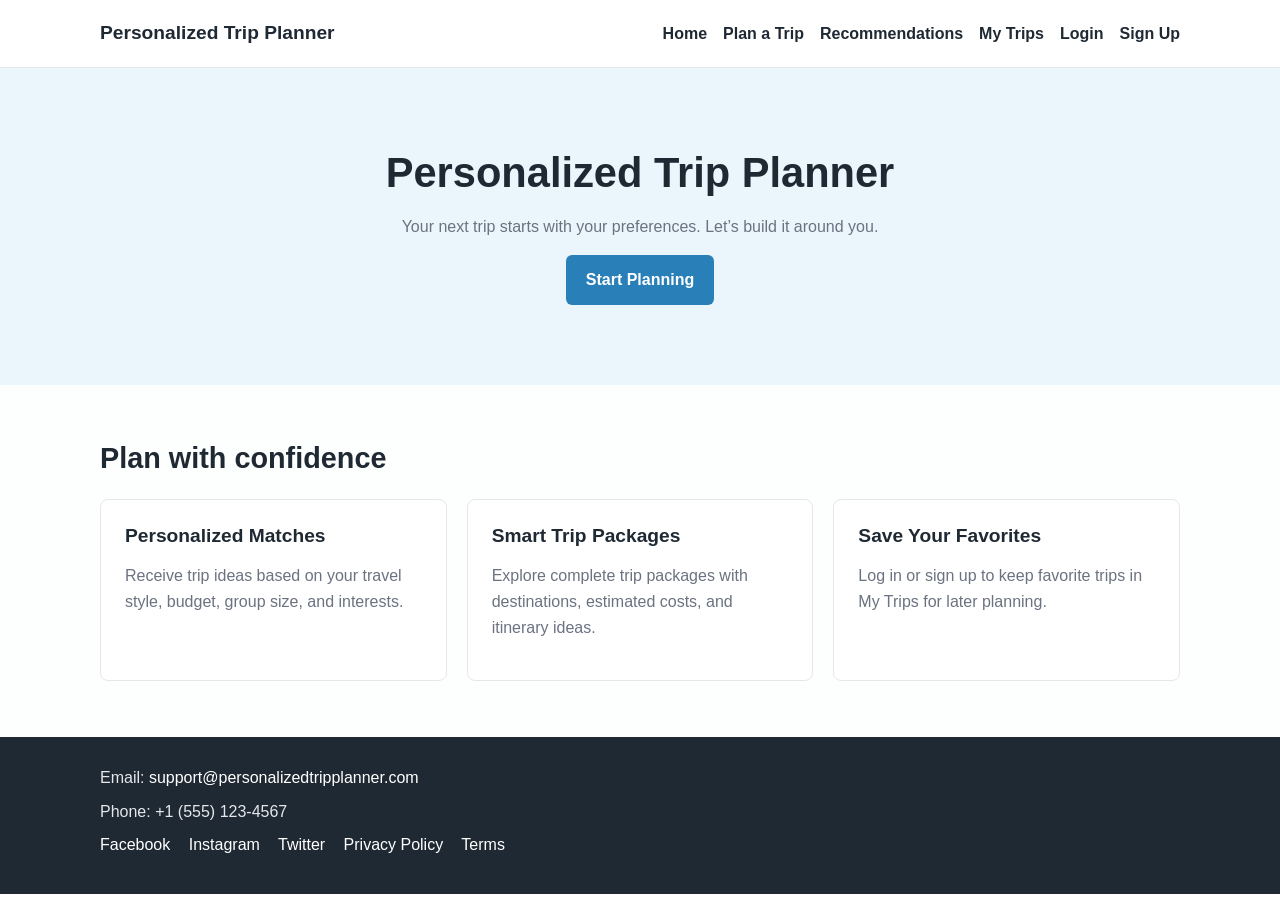
==== pages/home.html @ 8d0f7b25 "architecure building" ====
<!DOCTYPE html>
<html lang="en">
<head>
  <meta charset="UTF-8">
  <meta name="viewport" content="width=device-width, initial-scale=1.0">
  <title>Personalized Trip Planner | Home</title>
  <link rel="stylesheet" href="../css/style.css">
  <script src="../js/main.js" defer></script>
</head>
<body>
  <header class="site-header">
    <div class="container header-content">
      <a class="site-logo" href="home.html">Personalized Trip Planner</a>
      <nav class="site-nav" aria-label="Main navigation">
        <ul>
          <li><a href="home.html">Home</a></li>
          <li><a href="preferences.html">Plan a Trip</a></li>
          <li><a href="recommendations.html">Recommendations</a></li>
          <li><a href="my-trips.html">My Trips</a></li>
          <li><a href="login.html">Login</a></li>
          <li><a href="signup.html">Sign Up</a></li>
        </ul>
      </nav>
    </div>
  </header>

  <main>
    <section class="hero">
      <div class="container hero-content">
        <h1>Personalized Trip Planner</h1>
        <p>Your next trip starts with your preferences. Let&rsquo;s build it around you.</p>
        <a class="button" href="preferences.html">Start Planning</a>
      </div>
    </section>

    <section class="section">
      <div class="container">
        <h2>Plan with confidence</h2>
        <div class="card-grid">
          <article class="card">
            <h3>Personalized Matches</h3>
            <p>Receive trip ideas based on your travel style, budget, group size, and interests.</p>
          </article>
          <article class="card">
            <h3>Smart Trip Packages</h3>
            <p>Explore complete trip packages with destinations, estimated costs, and itinerary ideas.</p>
          </article>
          <article class="card">
            <h3>Save Your Favorites</h3>
            <p>Log in or sign up to keep favorite trips in My Trips for later planning.</p>
          </article>
        </div>
      </div>
    </section>
  </main>

  <footer class="site-footer">
    <div class="container footer-content">
      <p>Email: <a href="mailto:support@personalizedtripplanner.com">support@personalizedtripplanner.com</a></p>
      <p>Phone: +1 (555) 123-4567</p>
      <p>
        <a href="#">Facebook</a>
        <a href="#">Instagram</a>
        <a href="#">Twitter</a>
        <a href="#">Privacy Policy</a>
        <a href="#">Terms</a>
      </p>
    </div>
  </footer>
</body>
</html>
---- css/style.css ----
/* Basic reset */
* {
  box-sizing: border-box;
  margin: 0;
  padding: 0;
}

body {
  background: #FDFEFE;
  color: #1F2933;
  font-family: Arial, Helvetica, sans-serif;
  line-height: 1.6;
}

a {
  color: #2980B9;
  text-decoration: none;
}

a:hover {
  text-decoration: underline;
}

img {
  display: block;
  max-width: 100%;
}

.container {
  margin: 0 auto;
  max-width: 1120px;
  padding: 0 20px;
  width: 100%;
}

.narrow-container {
  max-width: 680px;
}

/* Header and navigation */
.site-header {
  background: #ffffff;
  border-bottom: 1px solid #E5E7EB;
  padding: 18px 0;
}

.header-content {
  align-items: center;
  display: flex;
  gap: 24px;
  justify-content: space-between;
}

.site-logo {
  color: #1F2933;
  font-size: 1.2rem;
  font-weight: 700;
}

.site-nav ul {
  align-items: center;
  display: flex;
  flex-wrap: wrap;
  gap: 16px;
  list-style: none;
}

.site-nav a {
  color: #1F2933;
  font-weight: 600;
}

.site-nav a:hover {
  color: #2980B9;
}

/* Main sections */
.section {
  padding: 56px 0;
}

.center-section {
  text-align: center;
}

.hero {
  background: #EAF6FC;
  padding: 80px 0;
  text-align: center;
}

.hero-content {
  max-width: 780px;
}

h1,
h2,
h3 {
  line-height: 1.2;
  margin-bottom: 16px;
}

h1 {
  font-size: 2.6rem;
}

h2 {
  font-size: 1.8rem;
}

h3 {
  font-size: 1.2rem;
}

p {
  color: #6B7280;
  margin-bottom: 16px;
}

/* Buttons */
.button {
  background: #2980B9;
  border: 0;
  border-radius: 6px;
  color: #ffffff;
  cursor: pointer;
  display: inline-block;
  font: inherit;
  font-weight: 700;
  padding: 12px 20px;
  text-align: center;
  transition: background 0.2s ease, transform 0.2s ease;
}

.button:hover {
  background: #27AE60;
  text-decoration: none;
  transform: translateY(-1px);
}

/* Cards and placeholders */
.card-grid {
  display: grid;
  gap: 20px;
  grid-template-columns: repeat(3, 1fr);
  margin-top: 24px;
}

.card,
.placeholder-panel {
  background: #ffffff;
  border: 1px solid #E5E7EB;
  border-radius: 8px;
  padding: 24px;
}

.recommendations-grid {
  border: 1px dashed #B8C2CC;
  border-radius: 8px;
  margin-top: 24px;
  min-height: 180px;
  padding: 24px;
}

.placeholder-panel + .placeholder-panel {
  margin-top: 20px;
}

.empty-message {
  color: #6B7280;
  font-weight: 600;
}

/* Forms */
.form {
  background: #ffffff;
  border: 1px solid #E5E7EB;
  border-radius: 8px;
  margin-top: 24px;
  padding: 24px;
}

.form-group {
  border: 0;
  margin-bottom: 18px;
}

label,
legend {
  color: #1F2933;
  display: block;
  font-weight: 700;
  margin-bottom: 8px;
}

input,
select {
  border: 1px solid #B8C2CC;
  border-radius: 6px;
  font: inherit;
  padding: 10px 12px;
  width: 100%;
}

.checkbox-label {
  align-items: center;
  display: flex;
  font-weight: 400;
  gap: 8px;
  margin-bottom: 8px;
}

.checkbox-label input {
  width: auto;
}

.form-note {
  margin-top: 18px;
}

/* Footer */
.site-footer {
  background: #1F2933;
  color: #ffffff;
  padding: 28px 0;
}

.site-footer p {
  color: #E5E7EB;
  margin-bottom: 8px;
}

.site-footer a {
  color: #ffffff;
  margin-right: 14px;
}

/* Responsive behavior */
@media (max-width: 800px) {
  .header-content {
    align-items: flex-start;
    flex-direction: column;
  }

  .card-grid {
    grid-template-columns: 1fr;
  }

  h1 {
    font-size: 2.1rem;
  }

  .hero {
    padding: 56px 0;
  }
}

@media (max-width: 520px) {
  .site-nav ul {
    align-items: flex-start;
    flex-direction: column;
    gap: 8px;
  }

  .section {
    padding: 40px 0;
  }

  .form,
  .card,
  .placeholder-panel,
  .recommendations-grid {
    padding: 18px;
  }
}
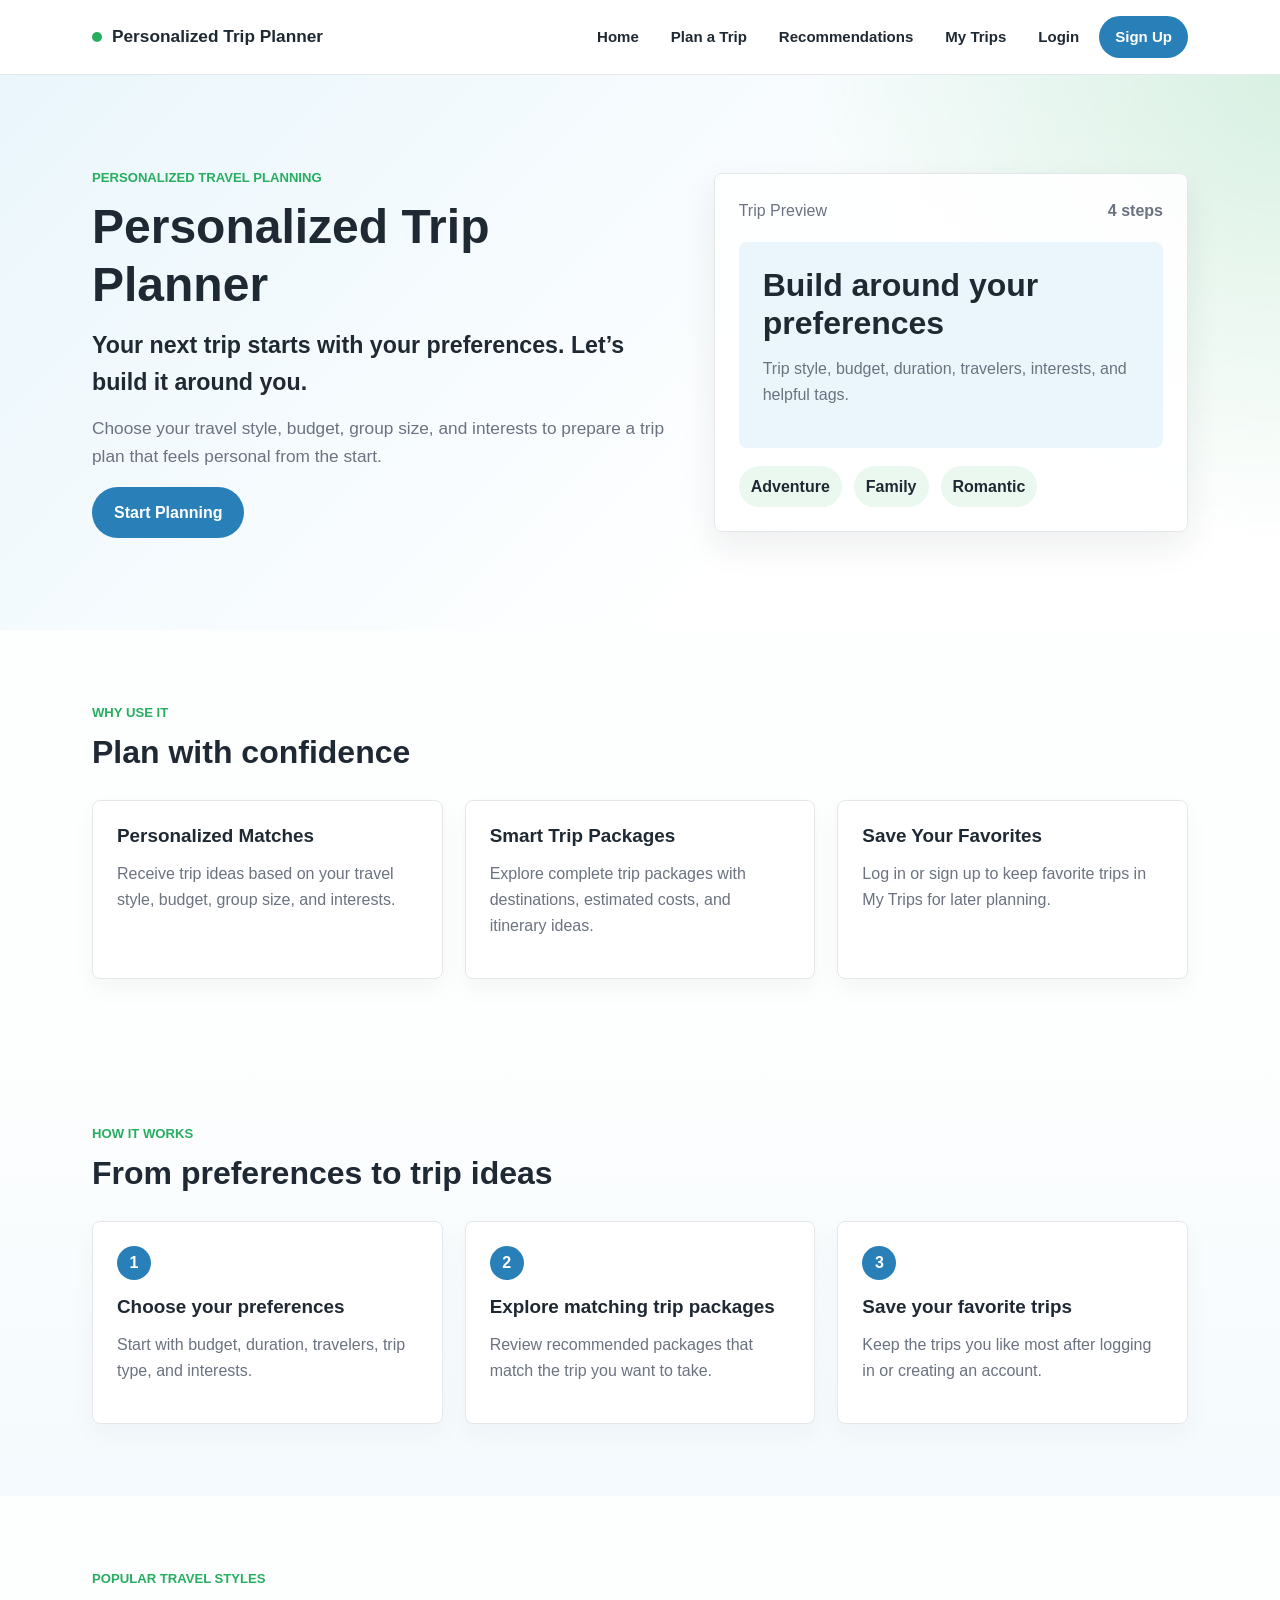
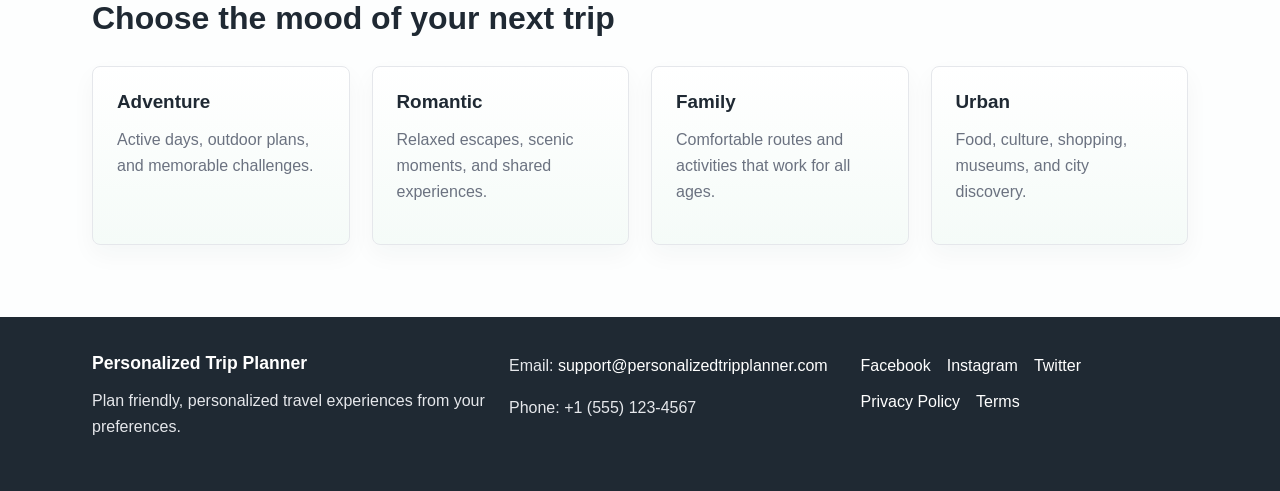
==== commit 1df9cecb: "Improve static ui and layout" ====
--- a/pages/home.html
+++ b/pages/home.html
@@ -11,14 +11,17 @@
   <header class="site-header">
     <div class="container header-content">
       <a class="site-logo" href="home.html">Personalized Trip Planner</a>
-      <nav class="site-nav" aria-label="Main navigation">
+      <button class="nav-toggle" type="button" aria-expanded="false" aria-controls="primary-nav">
+        Menu
+      </button>
+      <nav class="site-nav" id="primary-nav" aria-label="Main navigation">
         <ul>
           <li><a href="home.html">Home</a></li>
           <li><a href="preferences.html">Plan a Trip</a></li>
           <li><a href="recommendations.html">Recommendations</a></li>
           <li><a href="my-trips.html">My Trips</a></li>
           <li><a href="login.html">Login</a></li>
-          <li><a href="signup.html">Sign Up</a></li>
+          <li><a class="nav-cta" href="signup.html">Sign Up</a></li>
         </ul>
       </nav>
     </div>
@@ -26,17 +29,39 @@
 
   <main>
     <section class="hero">
-      <div class="container hero-content">
-        <h1>Personalized Trip Planner</h1>
-        <p>Your next trip starts with your preferences. Let&rsquo;s build it around you.</p>
-        <a class="button" href="preferences.html">Start Planning</a>
+      <div class="container hero-grid">
+        <div class="hero-content">
+          <p class="section-label">Personalized travel planning</p>
+          <h1>Personalized Trip Planner</h1>
+          <p class="hero-message">Your next trip starts with your preferences. Let&rsquo;s build it around you.</p>
+          <p class="lead-text">Choose your travel style, budget, group size, and interests to prepare a trip plan that feels personal from the start.</p>
+          <a class="btn btn-primary" href="preferences.html">Start Planning</a>
+        </div>
+        <div class="hero-panel" aria-label="Trip planning preview">
+          <div class="hero-panel-top">
+            <span>Trip Preview</span>
+            <strong>4 steps</strong>
+          </div>
+          <div class="hero-card">
+            <h2>Build around your preferences</h2>
+            <p>Trip style, budget, duration, travelers, interests, and helpful tags.</p>
+          </div>
+          <div class="mini-card-row">
+            <span>Adventure</span>
+            <span>Family</span>
+            <span>Romantic</span>
+          </div>
+        </div>
       </div>
     </section>
 
     <section class="section">
       <div class="container">
-        <h2>Plan with confidence</h2>
-        <div class="card-grid">
+        <div class="section-heading">
+          <p class="section-label">Why use it</p>
+          <h2>Plan with confidence</h2>
+        </div>
+        <div class="grid three-column-grid">
           <article class="card">
             <h3>Personalized Matches</h3>
             <p>Receive trip ideas based on your travel style, budget, group size, and interests.</p>
@@ -52,19 +77,78 @@
         </div>
       </div>
     </section>
+
+    <section class="section soft-section">
+      <div class="container">
+        <div class="section-heading">
+          <p class="section-label">How it works</p>
+          <h2>From preferences to trip ideas</h2>
+        </div>
+        <div class="grid three-column-grid">
+          <article class="step-card">
+            <span class="step-number">1</span>
+            <h3>Choose your preferences</h3>
+            <p>Start with budget, duration, travelers, trip type, and interests.</p>
+          </article>
+          <article class="step-card">
+            <span class="step-number">2</span>
+            <h3>Explore matching trip packages</h3>
+            <p>Review recommended packages that match the trip you want to take.</p>
+          </article>
+          <article class="step-card">
+            <span class="step-number">3</span>
+            <h3>Save your favorite trips</h3>
+            <p>Keep the trips you like most after logging in or creating an account.</p>
+          </article>
+        </div>
+      </div>
+    </section>
+
+    <section class="section">
+      <div class="container">
+        <div class="section-heading">
+          <p class="section-label">Popular travel styles</p>
+          <h2>Choose the mood of your next trip</h2>
+        </div>
+        <div class="grid four-column-grid">
+          <article class="travel-style-card">
+            <h3>Adventure</h3>
+            <p>Active days, outdoor plans, and memorable challenges.</p>
+          </article>
+          <article class="travel-style-card">
+            <h3>Romantic</h3>
+            <p>Relaxed escapes, scenic moments, and shared experiences.</p>
+          </article>
+          <article class="travel-style-card">
+            <h3>Family</h3>
+            <p>Comfortable routes and activities that work for all ages.</p>
+          </article>
+          <article class="travel-style-card">
+            <h3>Urban</h3>
+            <p>Food, culture, shopping, museums, and city discovery.</p>
+          </article>
+        </div>
+      </div>
+    </section>
   </main>
 
   <footer class="site-footer">
-    <div class="container footer-content">
-      <p>Email: <a href="mailto:support@personalizedtripplanner.com">support@personalizedtripplanner.com</a></p>
-      <p>Phone: +1 (555) 123-4567</p>
-      <p>
+    <div class="container footer-grid">
+      <div>
+        <h2>Personalized Trip Planner</h2>
+        <p>Plan friendly, personalized travel experiences from your preferences.</p>
+      </div>
+      <address class="footer-contact">
+        <p>Email: <a href="mailto:support@personalizedtripplanner.com">support@personalizedtripplanner.com</a></p>
+        <p>Phone: +1 (555) 123-4567</p>
+      </address>
+      <div class="footer-links">
         <a href="#">Facebook</a>
         <a href="#">Instagram</a>
         <a href="#">Twitter</a>
         <a href="#">Privacy Policy</a>
         <a href="#">Terms</a>
-      </p>
+      </div>
     </div>
   </footer>
 </body>
--- a/css/style.css
+++ b/css/style.css
@@ -1,24 +1,39 @@
-/* Basic reset */
+/* Reset and base styles */
 * {
   box-sizing: border-box;
   margin: 0;
   padding: 0;
 }
 
+:root {
+  --primary-blue: #2980B9;
+  --accent-green: #27AE60;
+  --background: #FDFEFE;
+  --surface: #ffffff;
+  --text-dark: #1F2933;
+  --muted-text: #6B7280;
+  --light-border: #E5E7EB;
+  --soft-blue: #EAF6FC;
+  --soft-green: #EAF8F0;
+  --shadow: 0 14px 35px rgba(31, 41, 51, 0.08);
+  --radius: 8px;
+}
+
 body {
-  background: #FDFEFE;
-  color: #1F2933;
+  background: var(--background);
+  color: var(--text-dark);
   font-family: Arial, Helvetica, sans-serif;
   line-height: 1.6;
 }
 
 a {
-  color: #2980B9;
+  color: var(--primary-blue);
   text-decoration: none;
+  transition: color 0.2s ease;
 }
 
 a:hover {
-  text-decoration: underline;
+  color: var(--accent-green);
 }
 
 img {
@@ -26,22 +41,128 @@
   max-width: 100%;
 }
 
+h1,
+h2,
+h3 {
+  color: var(--text-dark);
+  line-height: 1.2;
+  margin-bottom: 14px;
+}
+
+h1 {
+  font-size: 3rem;
+}
+
+h2 {
+  font-size: 2rem;
+}
+
+h3 {
+  font-size: 1.18rem;
+}
+
+p {
+  color: var(--muted-text);
+  margin-bottom: 16px;
+}
+
+/* Layout utilities */
 .container {
   margin: 0 auto;
-  max-width: 1120px;
-  padding: 0 20px;
+  max-width: 1140px;
+  padding: 0 22px;
   width: 100%;
 }
 
 .narrow-container {
+  max-width: 720px;
+}
+
+.section {
+  padding: 72px 0;
+}
+
+.compact-section {
+  padding-top: 24px;
+}
+
+.soft-section {
+  background: linear-gradient(180deg, var(--background), #F4FAFD);
+}
+
+.center-section,
+.entry-section,
+.empty-page-section {
+  text-align: center;
+}
+
+.entry-section,
+.empty-page-section {
+  align-items: center;
+  display: flex;
+  min-height: 62vh;
+}
+
+.section-heading {
+  margin-bottom: 28px;
+  max-width: 720px;
+}
+
+.section-label {
+  color: var(--accent-green);
+  font-size: 0.82rem;
+  font-weight: 800;
+  letter-spacing: 0;
+  margin-bottom: 10px;
+  text-transform: uppercase;
+}
+
+.lead-text {
+  font-size: 1.08rem;
   max-width: 680px;
+}
+
+.two-column-layout {
+  align-items: start;
+  display: grid;
+  gap: 36px;
+  grid-template-columns: minmax(0, 0.9fr) minmax(320px, 1.1fr);
+}
+
+.page-intro {
+  position: sticky;
+  top: 96px;
+}
+
+.page-hero {
+  background: var(--soft-blue);
+  padding-bottom: 48px;
+}
+
+.grid {
+  display: grid;
+  gap: 22px;
+}
+
+.two-column-grid {
+  grid-template-columns: repeat(2, minmax(0, 1fr));
+}
+
+.three-column-grid {
+  grid-template-columns: repeat(3, minmax(0, 1fr));
+}
+
+.four-column-grid {
+  grid-template-columns: repeat(4, minmax(0, 1fr));
 }
 
 /* Header and navigation */
 .site-header {
-  background: #ffffff;
-  border-bottom: 1px solid #E5E7EB;
-  padding: 18px 0;
+  background: rgba(255, 255, 255, 0.96);
+  border-bottom: 1px solid var(--light-border);
+  position: sticky;
+  top: 0;
+  z-index: 10;
 }
 
 .header-content {
@@ -49,135 +170,353 @@
   display: flex;
   gap: 24px;
   justify-content: space-between;
+  min-height: 74px;
 }
 
 .site-logo {
-  color: #1F2933;
-  font-size: 1.2rem;
+  color: var(--text-dark);
+  font-size: 1.08rem;
+  font-weight: 800;
+}
+
+.site-logo::before {
+  background: var(--accent-green);
+  border-radius: 999px;
+  content: "";
+  display: inline-block;
+  height: 10px;
+  margin-right: 10px;
+  width: 10px;
+}
+
+.nav-toggle {
+  background: var(--surface);
+  border: 1px solid var(--light-border);
+  border-radius: 999px;
+  color: var(--text-dark);
+  cursor: pointer;
+  display: none;
+  font: inherit;
   font-weight: 700;
+  padding: 8px 14px;
 }
 
 .site-nav ul {
   align-items: center;
   display: flex;
-  flex-wrap: wrap;
-  gap: 16px;
+  gap: 8px;
   list-style: none;
 }
 
 .site-nav a {
-  color: #1F2933;
-  font-weight: 600;
+  border-radius: 999px;
+  color: var(--text-dark);
+  display: inline-block;
+  font-size: 0.94rem;
+  font-weight: 700;
+  padding: 9px 12px;
+  transition: background 0.2s ease, color 0.2s ease;
 }
 
 .site-nav a:hover {
-  color: #2980B9;
-}
-
-/* Main sections */
-.section {
-  padding: 56px 0;
-}
-
-.center-section {
-  text-align: center;
-}
-
-.hero {
-  background: #EAF6FC;
-  padding: 80px 0;
-  text-align: center;
-}
-
-.hero-content {
-  max-width: 780px;
-}
-
-h1,
-h2,
-h3 {
-  line-height: 1.2;
-  margin-bottom: 16px;
-}
-
-h1 {
-  font-size: 2.6rem;
-}
-
-h2 {
-  font-size: 1.8rem;
-}
-
-h3 {
-  font-size: 1.2rem;
-}
-
-p {
-  color: #6B7280;
-  margin-bottom: 16px;
+  background: var(--soft-blue);
+  color: var(--primary-blue);
+}
+
+.site-nav .nav-cta {
+  background: var(--primary-blue);
+  color: #ffffff;
+  padding-left: 16px;
+  padding-right: 16px;
+}
+
+.site-nav .nav-cta:hover {
+  background: var(--accent-green);
+  color: #ffffff;
 }
 
 /* Buttons */
+.btn,
 .button {
-  background: #2980B9;
   border: 0;
-  border-radius: 6px;
-  color: #ffffff;
+  border-radius: 999px;
   cursor: pointer;
   display: inline-block;
   font: inherit;
+  font-weight: 800;
+  padding: 13px 22px;
+  text-align: center;
+  transition: background 0.2s ease, box-shadow 0.2s ease, color 0.2s ease, transform 0.2s ease;
+}
+
+.btn:hover,
+.button:hover {
+  box-shadow: var(--shadow);
+  text-decoration: none;
+  transform: translateY(-2px);
+}
+
+.btn-primary,
+.button {
+  background: var(--primary-blue);
+  color: #ffffff;
+}
+
+.btn-primary:hover,
+.button:hover {
+  background: var(--accent-green);
+  color: #ffffff;
+}
+
+.btn-secondary {
+  background: var(--soft-green);
+  color: var(--text-dark);
+}
+
+.btn-secondary:hover {
+  background: var(--accent-green);
+  color: #ffffff;
+}
+
+.full-width {
+  width: 100%;
+}
+
+/* Hero section */
+.hero {
+  background:
+    radial-gradient(circle at top right, rgba(39, 174, 96, 0.18), transparent 34%),
+    linear-gradient(135deg, var(--soft-blue), #ffffff 68%);
+  overflow: hidden;
+  padding: 92px 0;
+}
+
+.hero-grid {
+  align-items: center;
+  display: grid;
+  gap: 42px;
+  grid-template-columns: minmax(0, 1.1fr) minmax(320px, 0.9fr);
+}
+
+.hero-content {
+  animation: fadeInUp 0.7s ease both;
+}
+
+.hero-message {
+  color: var(--text-dark);
+  font-size: 1.45rem;
   font-weight: 700;
-  padding: 12px 20px;
-  text-align: center;
-  transition: background 0.2s ease, transform 0.2s ease;
-}
-
-.button:hover {
-  background: #27AE60;
-  text-decoration: none;
-  transform: translateY(-1px);
-}
-
-/* Cards and placeholders */
-.card-grid {
-  display: grid;
-  gap: 20px;
-  grid-template-columns: repeat(3, 1fr);
-  margin-top: 24px;
-}
-
-.card,
-.placeholder-panel {
-  background: #ffffff;
-  border: 1px solid #E5E7EB;
+  margin-bottom: 14px;
+}
+
+.hero-panel {
+  background: rgba(255, 255, 255, 0.9);
+  border: 1px solid var(--light-border);
+  border-radius: 8px;
+  box-shadow: var(--shadow);
+  padding: 24px;
+}
+
+.hero-panel-top,
+.mini-card-row {
+  align-items: center;
+  display: flex;
+  gap: 12px;
+  justify-content: space-between;
+}
+
+.hero-panel-top {
+  color: var(--muted-text);
+  margin-bottom: 18px;
+}
+
+.hero-card {
+  background: var(--soft-blue);
   border-radius: 8px;
   padding: 24px;
 }
 
-.recommendations-grid {
+.mini-card-row {
+  flex-wrap: wrap;
+  justify-content: flex-start;
+  margin-top: 18px;
+}
+
+.mini-card-row span {
+  background: var(--soft-green);
+  border-radius: 999px;
+  color: var(--text-dark);
+  font-weight: 700;
+  padding: 8px 12px;
+}
+
+@keyframes fadeInUp {
+  from {
+    opacity: 0;
+    transform: translateY(14px);
+  }
+
+  to {
+    opacity: 1;
+    transform: translateY(0);
+  }
+}
+
+/* Cards and grids */
+.card,
+.step-card,
+.travel-style-card,
+.info-card,
+.filter-panel,
+.trip-card,
+.detail-section,
+.info-sidebar,
+.empty-state {
+  background: var(--surface);
+  border: 1px solid var(--light-border);
+  border-radius: var(--radius);
+  box-shadow: 0 10px 24px rgba(31, 41, 51, 0.04);
+  padding: 24px;
+}
+
+.card,
+.step-card,
+.travel-style-card,
+.trip-card {
+  transition: box-shadow 0.2s ease, transform 0.2s ease;
+}
+
+.card:hover,
+.step-card:hover,
+.travel-style-card:hover,
+.trip-card:hover {
+  box-shadow: var(--shadow);
+  transform: translateY(-4px);
+}
+
+.step-number {
+  align-items: center;
+  background: var(--primary-blue);
+  border-radius: 50%;
+  color: #ffffff;
+  display: inline-flex;
+  font-weight: 800;
+  height: 34px;
+  justify-content: center;
+  margin-bottom: 16px;
+  width: 34px;
+}
+
+.travel-style-card {
+  background: linear-gradient(180deg, #ffffff, #F5FBF8);
+}
+
+.recommendations-layout,
+.trip-details-layout {
+  align-items: start;
+  display: grid;
+  gap: 24px;
+  grid-template-columns: 280px minmax(0, 1fr);
+}
+
+.recommendations-area,
+.trip-main {
+  display: grid;
+  gap: 22px;
+}
+
+.filter-placeholder {
+  background: #F8FAFC;
+  border: 1px solid var(--light-border);
+  border-radius: 10px;
+  color: var(--muted-text);
+  margin-top: 12px;
+  padding: 12px;
+}
+
+.image-placeholder,
+.gallery-placeholder div {
+  align-items: center;
+  background: linear-gradient(135deg, var(--soft-blue), var(--soft-green));
   border: 1px dashed #B8C2CC;
   border-radius: 8px;
-  margin-top: 24px;
-  min-height: 180px;
-  padding: 24px;
-}
-
-.placeholder-panel + .placeholder-panel {
-  margin-top: 20px;
+  color: var(--muted-text);
+  display: flex;
+  font-weight: 700;
+  justify-content: center;
+  min-height: 150px;
+  padding: 18px;
+  text-align: center;
+}
+
+.trip-card-body {
+  padding-top: 18px;
+}
+
+.placeholder-label {
+  color: var(--accent-green);
+  font-size: 0.82rem;
+  font-weight: 800;
+  margin-bottom: 8px;
+  text-transform: uppercase;
+}
+
+.gallery-placeholder {
+  display: grid;
+  gap: 14px;
+  grid-template-columns: 2fr 1fr;
+}
+
+.gallery-placeholder div:first-child {
+  grid-row: span 2;
+  min-height: 260px;
+}
+
+.timeline-placeholder {
+  display: grid;
+  gap: 14px;
+}
+
+.timeline-placeholder article {
+  border-left: 4px solid var(--accent-green);
+  padding-left: 16px;
+}
+
+.timeline-placeholder span {
+  color: var(--text-dark);
+  display: block;
+  font-weight: 800;
+  margin-bottom: 4px;
+}
+
+.info-list {
+  color: var(--muted-text);
+  padding-left: 18px;
+}
+
+.large-empty-state {
+  box-shadow: var(--shadow);
 }
 
 .empty-message {
-  color: #6B7280;
-  font-weight: 600;
+  color: var(--text-dark);
+  font-size: 1.1rem;
+  font-weight: 800;
 }
 
 /* Forms */
 .form {
-  background: #ffffff;
-  border: 1px solid #E5E7EB;
+  background: var(--surface);
+  border: 1px solid var(--light-border);
   border-radius: 8px;
-  margin-top: 24px;
-  padding: 24px;
+  box-shadow: var(--shadow);
+  padding: 28px;
+}
+
+.form-row {
+  display: grid;
+  gap: 16px;
+  grid-template-columns: repeat(2, minmax(0, 1fr));
 }
 
 .form-group {
@@ -187,89 +526,214 @@
 
 label,
 legend {
-  color: #1F2933;
+  color: var(--text-dark);
   display: block;
-  font-weight: 700;
+  font-weight: 800;
   margin-bottom: 8px;
 }
 
 input,
 select {
-  border: 1px solid #B8C2CC;
-  border-radius: 6px;
+  background: #ffffff;
+  border: 1px solid #C9D2DC;
+  border-radius: 10px;
+  color: var(--text-dark);
   font: inherit;
-  padding: 10px 12px;
+  padding: 12px 14px;
+  transition: border-color 0.2s ease, box-shadow 0.2s ease;
   width: 100%;
+}
+
+input:focus,
+select:focus {
+  border-color: var(--primary-blue);
+  box-shadow: 0 0 0 3px rgba(41, 128, 185, 0.14);
+  outline: none;
+}
+
+.checkbox-grid {
+  display: grid;
+  gap: 10px;
+  grid-template-columns: repeat(2, minmax(0, 1fr));
 }
 
 .checkbox-label {
   align-items: center;
+  background: #F8FAFC;
+  border: 1px solid var(--light-border);
+  border-radius: 10px;
   display: flex;
-  font-weight: 400;
-  gap: 8px;
-  margin-bottom: 8px;
+  font-weight: 700;
+  gap: 10px;
+  margin-bottom: 0;
+  padding: 11px 12px;
 }
 
 .checkbox-label input {
   width: auto;
 }
 
+.featured-checkbox {
+  background: var(--soft-green);
+}
+
 .form-note {
-  margin-top: 18px;
+  margin: 18px 0 0;
+  text-align: center;
+}
+
+/* Page sections */
+.auth-section {
+  background: linear-gradient(180deg, var(--background), #F4FAFD);
+}
+
+.planner-form {
+  align-self: start;
 }
 
 /* Footer */
 .site-footer {
-  background: #1F2933;
-  color: #ffffff;
-  padding: 28px 0;
-}
-
-.site-footer p {
+  background: var(--text-dark);
+  color: #ffffff;
+  padding: 36px 0;
+}
+
+.footer-grid {
+  align-items: start;
+  display: grid;
+  gap: 24px;
+  grid-template-columns: 1.2fr 1fr 1fr;
+}
+
+.site-footer h2 {
+  color: #ffffff;
+  font-size: 1.1rem;
+}
+
+.site-footer p,
+.footer-contact {
   color: #E5E7EB;
-  margin-bottom: 8px;
+  font-style: normal;
 }
 
 .site-footer a {
   color: #ffffff;
-  margin-right: 14px;
-}
-
-/* Responsive behavior */
-@media (max-width: 800px) {
+}
+
+.site-footer a:hover {
+  color: #BCEAD0;
+}
+
+.footer-links {
+  display: flex;
+  flex-wrap: wrap;
+  gap: 10px 16px;
+}
+
+/* Responsive design */
+@media (max-width: 980px) {
+  h1 {
+    font-size: 2.45rem;
+  }
+
+  .hero-grid,
+  .two-column-layout,
+  .recommendations-layout,
+  .trip-details-layout,
+  .footer-grid {
+    grid-template-columns: 1fr;
+  }
+
+  .page-intro {
+    position: static;
+  }
+
+  .four-column-grid {
+    grid-template-columns: repeat(2, minmax(0, 1fr));
+  }
+}
+
+@media (max-width: 760px) {
   .header-content {
-    align-items: flex-start;
+    align-items: center;
+    flex-wrap: wrap;
+    min-height: 68px;
+  }
+
+  .nav-toggle {
+    display: inline-block;
+  }
+
+  .site-nav {
+    display: none;
+    width: 100%;
+  }
+
+  .site-nav.is-open {
+    display: block;
+  }
+
+  .site-nav ul {
+    align-items: stretch;
     flex-direction: column;
-  }
-
-  .card-grid {
+    padding-bottom: 16px;
+  }
+
+  .site-nav a {
+    display: block;
+  }
+
+  .hero,
+  .section {
+    padding: 52px 0;
+  }
+
+  .compact-section {
+    padding-top: 16px;
+  }
+
+  .three-column-grid,
+  .two-column-grid,
+  .form-row,
+  .checkbox-grid,
+  .gallery-placeholder {
     grid-template-columns: 1fr;
   }
 
+  .gallery-placeholder div:first-child {
+    grid-row: auto;
+    min-height: 180px;
+  }
+}
+
+@media (max-width: 520px) {
+  .container {
+    padding: 0 16px;
+  }
+
   h1 {
-    font-size: 2.1rem;
-  }
-
-  .hero {
-    padding: 56px 0;
-  }
-}
-
-@media (max-width: 520px) {
-  .site-nav ul {
-    align-items: flex-start;
-    flex-direction: column;
-    gap: 8px;
-  }
-
-  .section {
-    padding: 40px 0;
+    font-size: 2rem;
+  }
+
+  h2 {
+    font-size: 1.55rem;
+  }
+
+  .hero-message {
+    font-size: 1.2rem;
   }
 
   .form,
   .card,
-  .placeholder-panel,
-  .recommendations-grid {
-    padding: 18px;
-  }
-}
+  .step-card,
+  .travel-style-card,
+  .info-card,
+  .filter-panel,
+  .trip-card,
+  .detail-section,
+  .info-sidebar,
+  .empty-state,
+  .hero-panel {
+    padding: 20px;
+  }
+}
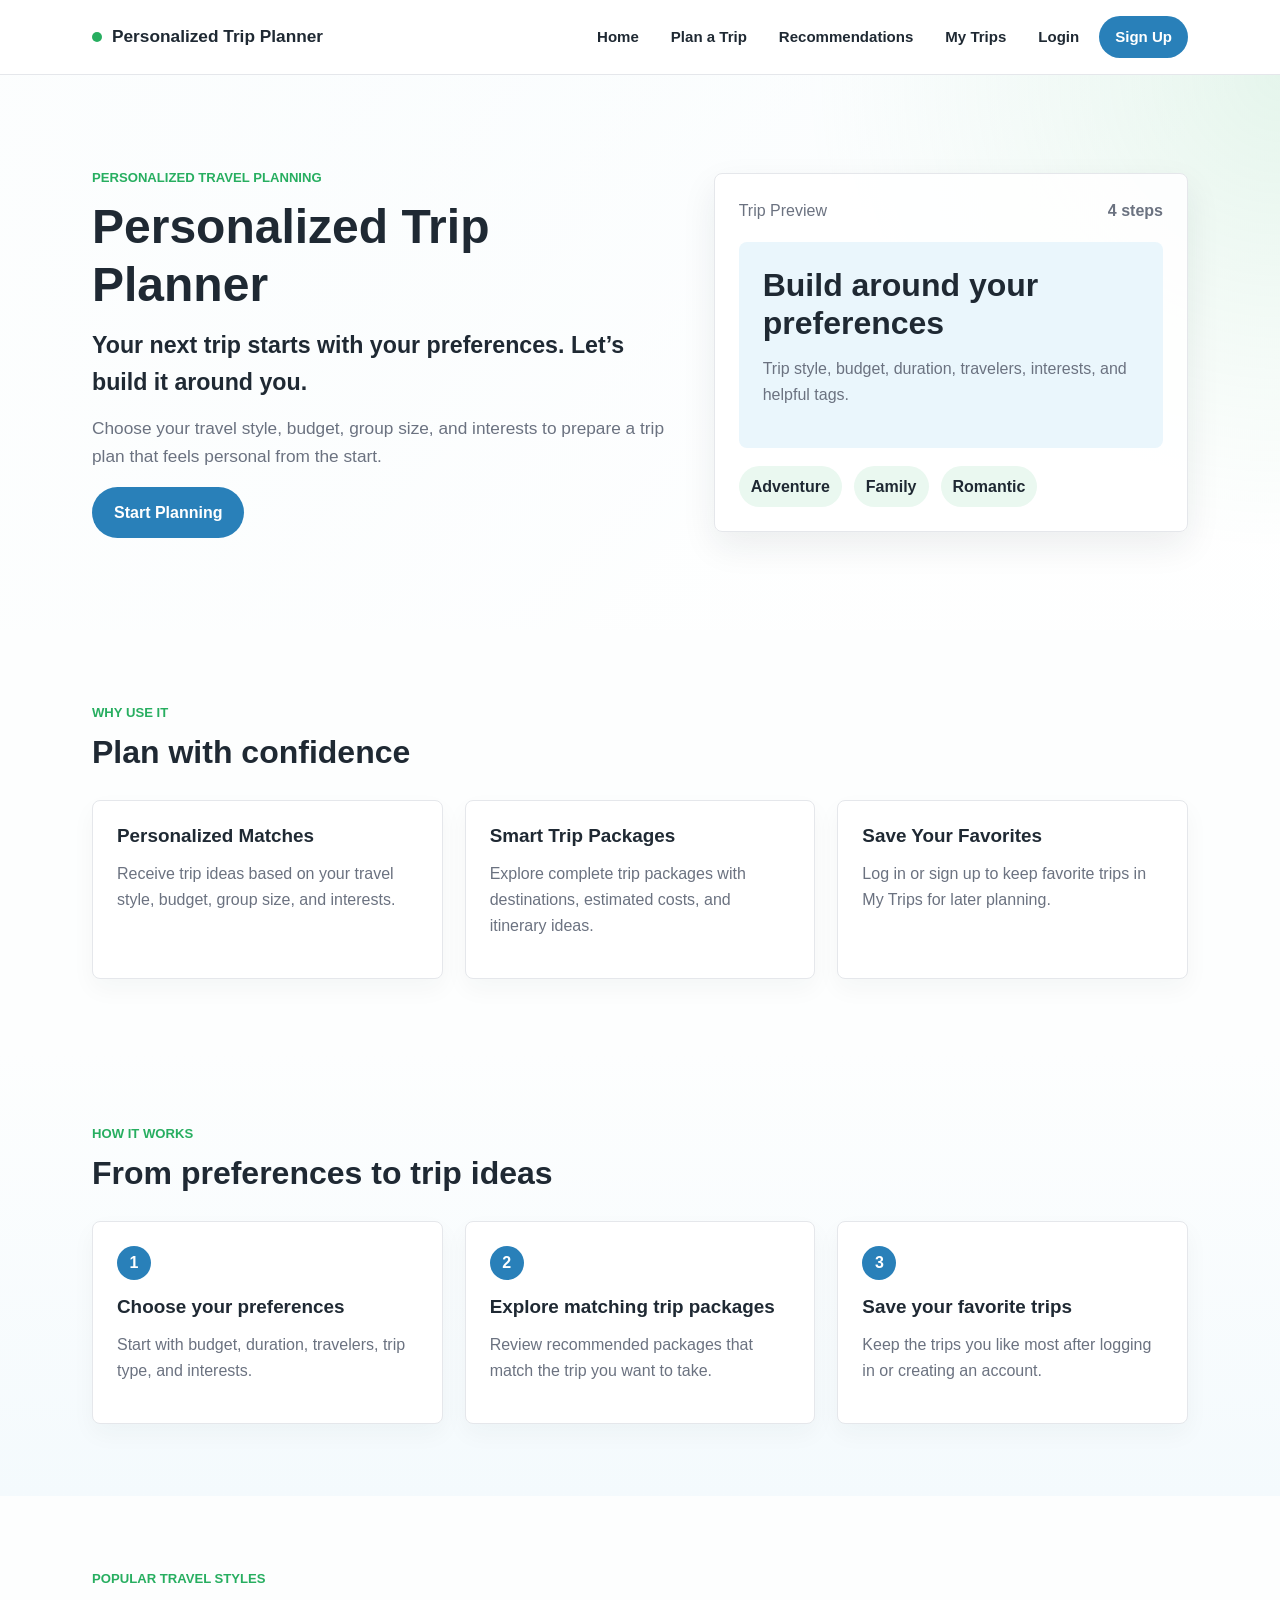
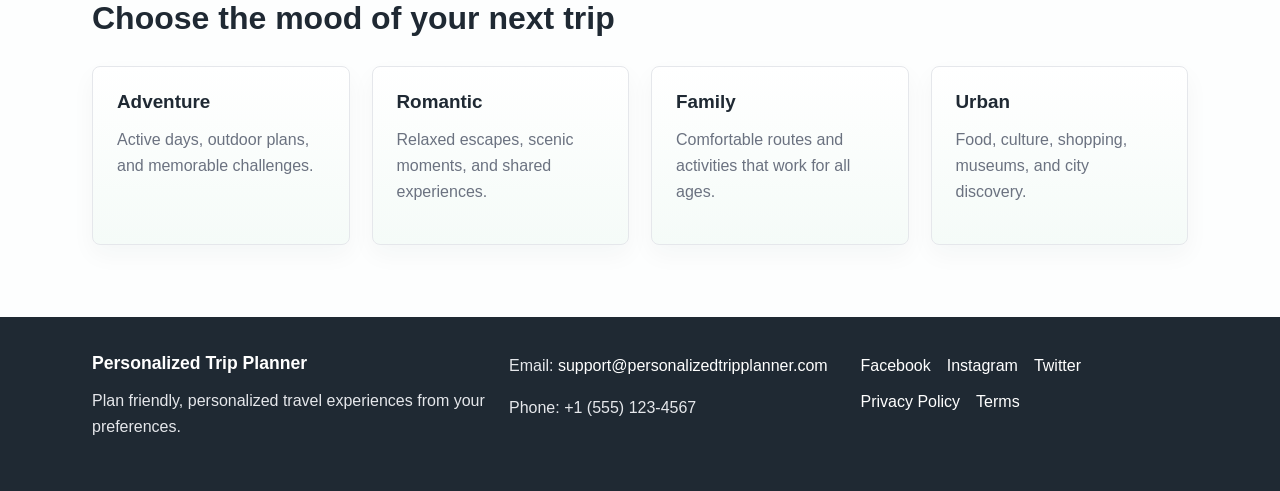
==== commit 5f961673: "finishing pahse 1" ====
--- a/pages/home.html
+++ b/pages/home.html
@@ -5,6 +5,7 @@
   <meta name="viewport" content="width=device-width, initial-scale=1.0">
   <title>Personalized Trip Planner | Home</title>
   <link rel="stylesheet" href="../css/style.css">
+  <script src="../js/storage.js"></script>
   <script src="../js/main.js" defer></script>
 </head>
 <body>
--- a/css/style.css
+++ b/css/style.css
@@ -139,6 +139,95 @@
   padding-bottom: 48px;
 }
 
+.travel-hero {
+  background-position: center;
+  background-size: cover;
+  color: #ffffff;
+  overflow: hidden;
+  position: relative;
+}
+
+.travel-hero::before {
+  background: linear-gradient(90deg, rgba(31, 41, 51, 0.76), rgba(31, 41, 51, 0.34));
+  content: "";
+  inset: 0;
+  position: absolute;
+}
+
+.travel-hero-content {
+  max-width: 760px;
+  position: relative;
+  z-index: 1;
+}
+
+.travel-hero h1,
+.travel-hero p {
+  color: #ffffff;
+}
+
+.travel-hero .section-label {
+  color: #BCEAD0;
+}
+
+.home-hero,
+.hero {
+  background-image: url("../assets/images/backgrounds/home-hero.svg");
+  background-position: center;
+  background-size: cover;
+  position: relative;
+}
+
+.hero::before {
+  background: linear-gradient(90deg, rgba(253, 254, 254, 0.94), rgba(253, 254, 254, 0.72), rgba(253, 254, 254, 0.35));
+  content: "";
+  inset: 0;
+  position: absolute;
+}
+
+.hero-grid {
+  position: relative;
+  z-index: 1;
+}
+
+.preferences-hero {
+  background-image: url("../assets/images/backgrounds/preferences-hero.svg");
+  padding: 76px 0;
+}
+
+.recommendations-hero {
+  background-image: url("../assets/images/backgrounds/recommendations-hero.svg");
+  padding: 84px 0;
+}
+
+.details-hero {
+  background-image: url("../assets/images/backgrounds/details-hero.svg");
+}
+
+.trip-detail-hero {
+  padding: 84px 0;
+}
+
+.trip-hero-location {
+  font-size: 1.2rem;
+  font-weight: 800;
+}
+
+.trip-hero-meta {
+  display: flex;
+  flex-wrap: wrap;
+  gap: 10px;
+  margin-top: 22px;
+}
+
+.trip-hero-meta span {
+  background: rgba(255, 255, 255, 0.16);
+  border: 1px solid rgba(255, 255, 255, 0.32);
+  border-radius: 999px;
+  color: #ffffff;
+  font-weight: 800;
+  padding: 8px 12px;
+}
+
 .grid {
   display: grid;
   gap: 22px;
@@ -235,6 +324,22 @@
   color: #ffffff;
 }
 
+.site-nav .nav-greeting {
+  background: var(--soft-green);
+  color: var(--text-dark);
+  cursor: default;
+}
+
+.site-nav .logout-link {
+  background: #FEF3F2;
+  color: #B42318;
+}
+
+.site-nav .logout-link:hover {
+  background: #B42318;
+  color: #ffffff;
+}
+
 /* Buttons */
 .btn,
 .button {
@@ -276,6 +381,13 @@
 .btn-secondary:hover {
   background: var(--accent-green);
   color: #ffffff;
+}
+
+.saved-button,
+.saved-button:hover {
+  background: var(--accent-green);
+  color: #ffffff;
+  transform: none;
 }
 
 .full-width {
@@ -416,7 +528,7 @@
   align-items: start;
   display: grid;
   gap: 24px;
-  grid-template-columns: 280px minmax(0, 1fr);
+  grid-template-columns: 320px minmax(0, 1fr);
 }
 
 .recommendations-area,
@@ -434,6 +546,15 @@
   padding: 12px;
 }
 
+.filter-panel {
+  position: sticky;
+  top: 96px;
+}
+
+.filter-interest-grid {
+  grid-template-columns: 1fr;
+}
+
 .image-placeholder,
 .gallery-placeholder div {
   align-items: center;
@@ -453,6 +574,185 @@
   padding-top: 18px;
 }
 
+.recommendations-grid {
+  border: 0;
+  display: grid;
+  gap: 24px;
+  grid-template-columns: repeat(2, minmax(0, 1fr));
+  margin-top: 0;
+  min-height: 0;
+  padding: 0;
+}
+
+.recommendation-card {
+  display: flex;
+  flex-direction: column;
+  overflow: hidden;
+  padding: 0;
+}
+
+.trip-card-image-link {
+  display: block;
+  overflow: hidden;
+}
+
+.trip-card-image {
+  aspect-ratio: 16 / 10;
+  height: auto;
+  object-fit: cover;
+  transition: transform 0.2s ease;
+  width: 100%;
+}
+
+.trip-card-image-link:hover .trip-card-image {
+  transform: scale(1.03);
+}
+
+.trip-detail-image {
+  aspect-ratio: 16 / 9;
+  border-radius: 8px;
+  object-fit: cover;
+  width: 100%;
+}
+
+.recommendation-card .trip-card-body {
+  display: flex;
+  flex: 1;
+  flex-direction: column;
+  padding: 22px;
+}
+
+.trip-card-heading h2 {
+  font-size: 1.35rem;
+}
+
+.trip-location {
+  color: var(--text-dark);
+  font-weight: 800;
+}
+
+.tag-list {
+  display: flex;
+  flex-wrap: wrap;
+  gap: 8px;
+  margin: 6px 0 18px;
+}
+
+.tag {
+  background: var(--soft-blue);
+  border: 1px solid rgba(41, 128, 185, 0.16);
+  border-radius: 999px;
+  color: var(--text-dark);
+  font-size: 0.82rem;
+  font-weight: 800;
+  padding: 6px 10px;
+}
+
+.trip-meta {
+  display: grid;
+  gap: 10px;
+  grid-template-columns: repeat(2, minmax(0, 1fr));
+  margin: auto 0 18px;
+}
+
+.trip-meta div {
+  background: #F8FAFC;
+  border: 1px solid var(--light-border);
+  border-radius: 8px;
+  padding: 10px;
+}
+
+.trip-meta dt {
+  color: var(--muted-text);
+  font-size: 0.78rem;
+  font-weight: 800;
+  text-transform: uppercase;
+}
+
+.trip-meta dd {
+  color: var(--text-dark);
+  font-weight: 800;
+  margin-top: 3px;
+}
+
+.trip-card-actions {
+  display: flex;
+  flex-wrap: wrap;
+  gap: 10px;
+}
+
+.save-feedback {
+  color: var(--accent-green);
+  font-weight: 800;
+  margin: 12px 0 0;
+  min-height: 1.4em;
+}
+
+.save-feedback--visible {
+  background: var(--soft-green);
+  border: 1px solid rgba(39, 174, 96, 0.3);
+  border-radius: 8px;
+  padding: 10px 12px;
+}
+
+.trip-detail-actions {
+  display: flex;
+  flex-wrap: wrap;
+  gap: 10px;
+  margin-top: 18px;
+}
+
+.trip-detail-meta {
+  display: grid;
+  gap: 12px;
+}
+
+.trip-detail-meta div {
+  background: #F8FAFC;
+  border: 1px solid var(--light-border);
+  border-radius: 8px;
+  padding: 12px;
+}
+
+.trip-detail-meta dt {
+  color: var(--muted-text);
+  font-size: 0.78rem;
+  font-weight: 800;
+  text-transform: uppercase;
+}
+
+.trip-detail-meta dd {
+  color: var(--text-dark);
+  font-weight: 800;
+  margin-top: 4px;
+}
+
+.kosher-detail-tag {
+  display: inline-block;
+  margin-top: 18px;
+}
+
+.trip-info-sidebar {
+  position: sticky;
+  top: 96px;
+}
+
+.results-status {
+  background: #ffffff;
+  border: 1px solid var(--light-border);
+  border-left: 5px solid var(--accent-green);
+  border-radius: 8px;
+  box-shadow: 0 10px 24px rgba(31, 41, 51, 0.04);
+  color: var(--text-dark);
+  font-weight: 800;
+  margin-bottom: 24px;
+  padding: 14px 16px;
+}
+
+.recommendations-empty-state {
+  grid-column: 1 / -1;
+}
+
 .placeholder-label {
   color: var(--accent-green);
   font-size: 0.82rem;
@@ -489,6 +789,47 @@
   margin-bottom: 4px;
 }
 
+.trip-itinerary-list,
+.review-list {
+  display: grid;
+  gap: 16px;
+}
+
+.itinerary-card,
+.review-card {
+  background: #F8FAFC;
+  border: 1px solid var(--light-border);
+  border-radius: 8px;
+  padding: 18px;
+}
+
+.itinerary-card span {
+  color: var(--accent-green);
+  display: block;
+  font-weight: 800;
+  margin-bottom: 8px;
+}
+
+.review-card-header {
+  align-items: center;
+  display: flex;
+  gap: 12px;
+  justify-content: space-between;
+  margin-bottom: 10px;
+}
+
+.review-card-header h3 {
+  margin-bottom: 0;
+}
+
+.review-card-header span {
+  background: var(--soft-green);
+  border-radius: 999px;
+  color: var(--text-dark);
+  font-weight: 800;
+  padding: 6px 10px;
+}
+
 .info-list {
   color: var(--muted-text);
   padding-left: 18px;
@@ -498,10 +839,59 @@
   box-shadow: var(--shadow);
 }
 
+.my-trips-header {
+  margin-bottom: 24px;
+}
+
+.my-trips-grid {
+  display: grid;
+  gap: 24px;
+  grid-template-columns: repeat(3, minmax(0, 1fr));
+}
+
+.saved-trip-card .trip-meta {
+  grid-template-columns: repeat(3, minmax(0, 1fr));
+}
+
+.remove-trip-button {
+  color: #B42318;
+}
+
 .empty-message {
   color: var(--text-dark);
   font-size: 1.1rem;
   font-weight: 800;
+}
+
+.modal-backdrop {
+  align-items: center;
+  background: rgba(31, 41, 51, 0.62);
+  display: flex;
+  inset: 0;
+  justify-content: center;
+  padding: 20px;
+  position: fixed;
+  z-index: 30;
+}
+
+.modal-backdrop[hidden] {
+  display: none;
+}
+
+.save-modal {
+  background: #ffffff;
+  border-radius: 8px;
+  box-shadow: 0 24px 80px rgba(31, 41, 51, 0.28);
+  max-width: 480px;
+  padding: 28px;
+  width: 100%;
+}
+
+.modal-actions {
+  display: flex;
+  flex-wrap: wrap;
+  gap: 10px;
+  margin-top: 20px;
 }
 
 /* Forms */
@@ -533,7 +923,8 @@
 }
 
 input,
-select {
+select,
+textarea {
   background: #ffffff;
   border: 1px solid #C9D2DC;
   border-radius: 10px;
@@ -545,10 +936,23 @@
 }
 
 input:focus,
-select:focus {
+select:focus,
+textarea:focus {
   border-color: var(--primary-blue);
   box-shadow: 0 0 0 3px rgba(41, 128, 185, 0.14);
   outline: none;
+}
+
+textarea {
+  resize: vertical;
+}
+
+input:disabled,
+select:disabled,
+textarea:disabled,
+button:disabled {
+  cursor: not-allowed;
+  opacity: 0.68;
 }
 
 .checkbox-grid {
@@ -580,6 +984,47 @@
 .form-note {
   margin: 18px 0 0;
   text-align: center;
+}
+
+.field-error {
+  color: #B42318;
+  font-size: 0.9rem;
+  font-weight: 700;
+  margin: 6px 0 0;
+  min-height: 1.3em;
+}
+
+.form-message {
+  border-radius: 8px;
+  font-weight: 700;
+  margin-bottom: 16px;
+  padding: 0;
+}
+
+.form-message--success {
+  background: #EAF8F0;
+  border: 1px solid rgba(39, 174, 96, 0.35);
+  color: #176B3A;
+  padding: 12px 14px;
+}
+
+.form-message--error {
+  background: #FEF3F2;
+  border: 1px solid rgba(180, 35, 24, 0.28);
+  color: #B42318;
+  padding: 12px 14px;
+}
+
+.invalid-field {
+  border-color: #B42318;
+}
+
+fieldset.invalid-field {
+  border: 0;
+}
+
+fieldset.invalid-field .checkbox-label {
+  border-color: rgba(180, 35, 24, 0.6);
 }
 
 /* Page sections */
@@ -648,6 +1093,18 @@
     position: static;
   }
 
+  .filter-panel {
+    position: static;
+  }
+
+  .recommendations-grid {
+    grid-template-columns: 1fr;
+  }
+
+  .my-trips-grid {
+    grid-template-columns: repeat(2, minmax(0, 1fr));
+  }
+
   .four-column-grid {
     grid-template-columns: repeat(2, minmax(0, 1fr));
   }
@@ -684,7 +1141,8 @@
   }
 
   .hero,
-  .section {
+  .section,
+  .travel-hero {
     padding: 52px 0;
   }
 
@@ -696,7 +1154,9 @@
   .two-column-grid,
   .form-row,
   .checkbox-grid,
-  .gallery-placeholder {
+  .gallery-placeholder,
+  .my-trips-grid,
+  .saved-trip-card .trip-meta {
     grid-template-columns: 1fr;
   }
 
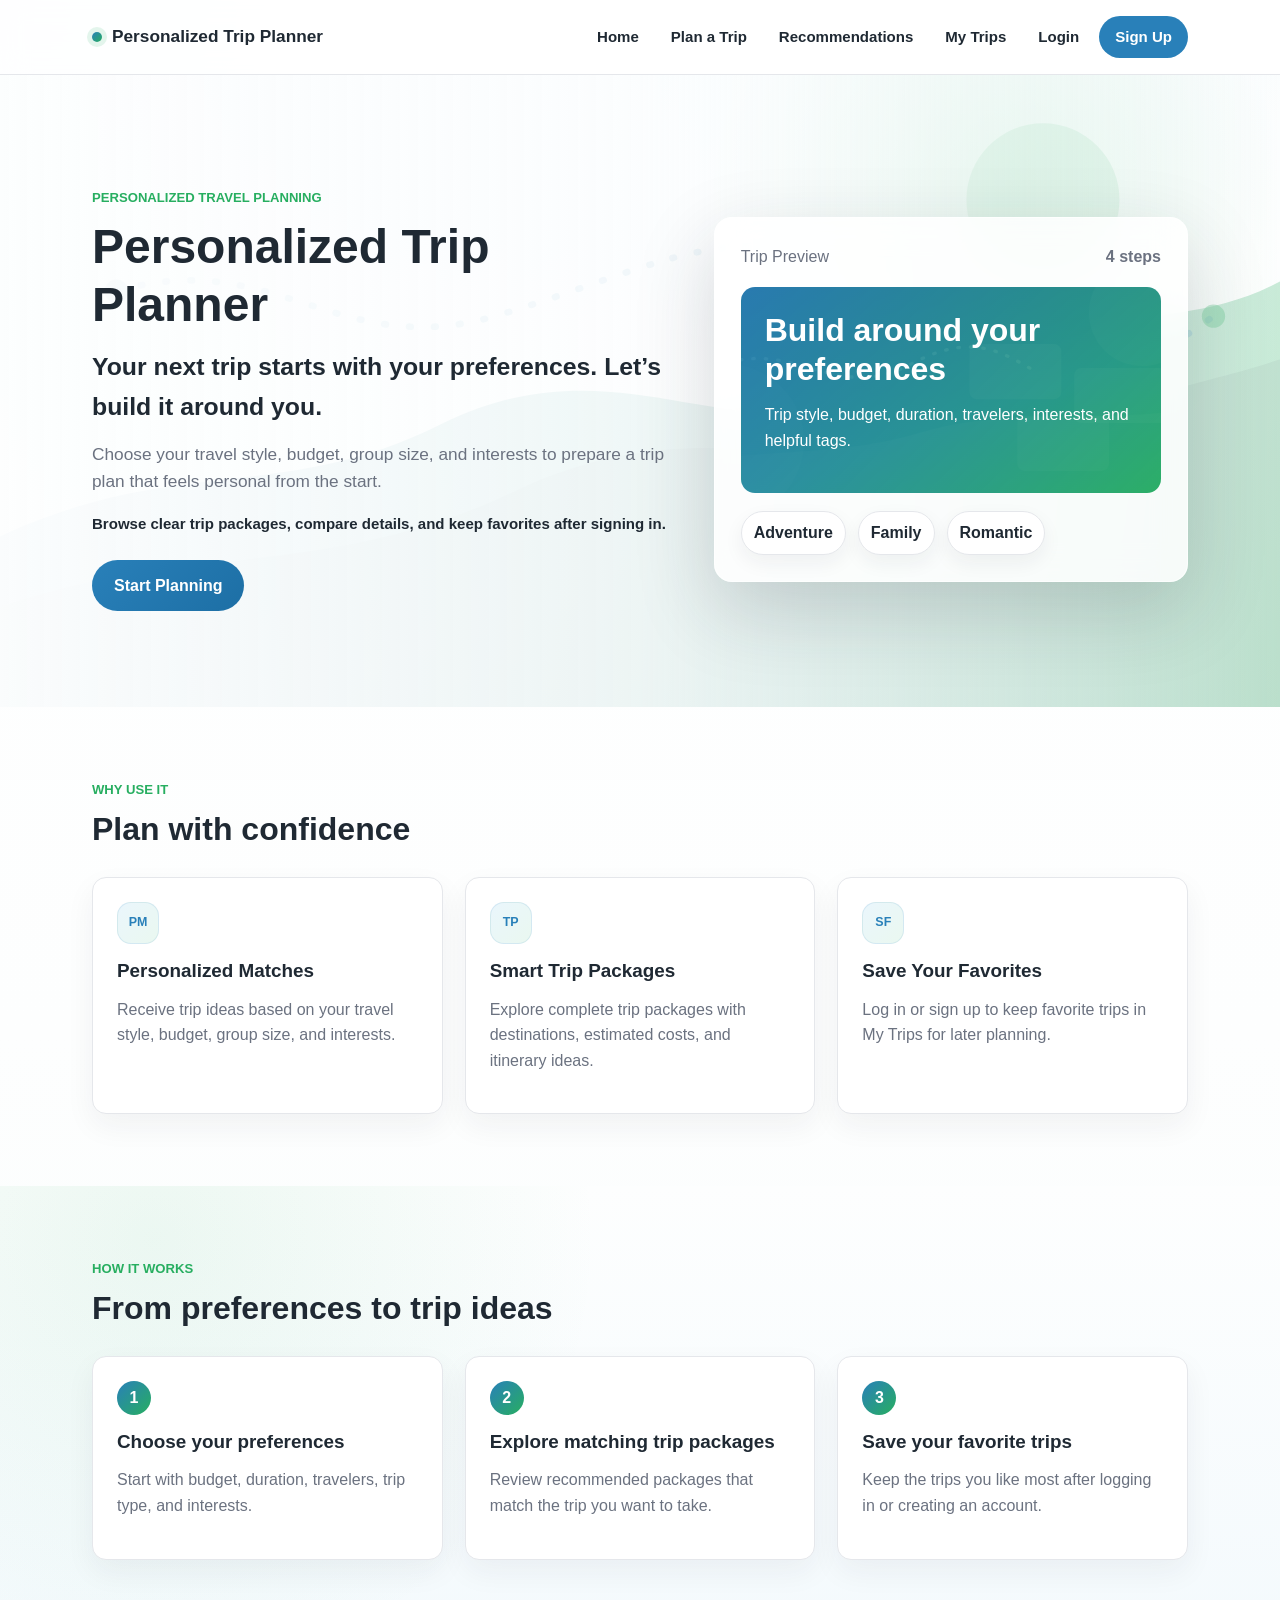
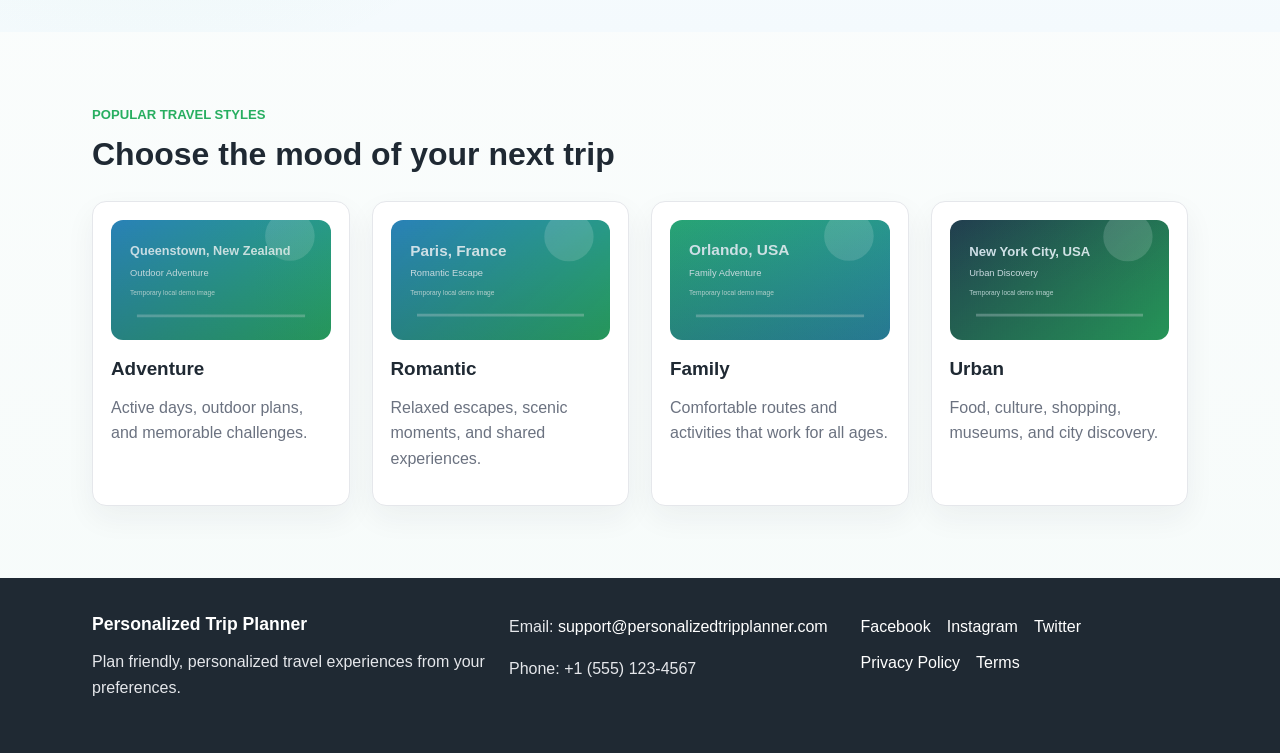
==== commit fb288441: "Polish travel UI and animations" ====
--- a/pages/home.html
+++ b/pages/home.html
@@ -36,6 +36,7 @@
           <h1>Personalized Trip Planner</h1>
           <p class="hero-message">Your next trip starts with your preferences. Let&rsquo;s build it around you.</p>
           <p class="lead-text">Choose your travel style, budget, group size, and interests to prepare a trip plan that feels personal from the start.</p>
+          <p class="hero-trust-line">Browse clear trip packages, compare details, and keep favorites after signing in.</p>
           <a class="btn btn-primary" href="preferences.html">Start Planning</a>
         </div>
         <div class="hero-panel" aria-label="Trip planning preview">
@@ -64,14 +65,17 @@
         </div>
         <div class="grid three-column-grid">
           <article class="card">
+            <span class="feature-icon" aria-hidden="true">PM</span>
             <h3>Personalized Matches</h3>
             <p>Receive trip ideas based on your travel style, budget, group size, and interests.</p>
           </article>
           <article class="card">
+            <span class="feature-icon" aria-hidden="true">TP</span>
             <h3>Smart Trip Packages</h3>
             <p>Explore complete trip packages with destinations, estimated costs, and itinerary ideas.</p>
           </article>
           <article class="card">
+            <span class="feature-icon" aria-hidden="true">SF</span>
             <h3>Save Your Favorites</h3>
             <p>Log in or sign up to keep favorite trips in My Trips for later planning.</p>
           </article>
@@ -113,18 +117,22 @@
         </div>
         <div class="grid four-column-grid">
           <article class="travel-style-card">
+            <div class="travel-style-visual adventure-style" aria-hidden="true"></div>
             <h3>Adventure</h3>
             <p>Active days, outdoor plans, and memorable challenges.</p>
           </article>
           <article class="travel-style-card">
+            <div class="travel-style-visual romantic-style" aria-hidden="true"></div>
             <h3>Romantic</h3>
             <p>Relaxed escapes, scenic moments, and shared experiences.</p>
           </article>
           <article class="travel-style-card">
+            <div class="travel-style-visual family-style" aria-hidden="true"></div>
             <h3>Family</h3>
             <p>Comfortable routes and activities that work for all ages.</p>
           </article>
           <article class="travel-style-card">
+            <div class="travel-style-visual urban-style" aria-hidden="true"></div>
             <h3>Urban</h3>
             <p>Food, culture, shopping, museums, and city discovery.</p>
           </article>
--- a/css/style.css
+++ b/css/style.css
@@ -15,12 +15,16 @@
   --light-border: #E5E7EB;
   --soft-blue: #EAF6FC;
   --soft-green: #EAF8F0;
-  --shadow: 0 14px 35px rgba(31, 41, 51, 0.08);
+  --warm-surface: #F8FBFC;
+  --shadow: 0 18px 45px rgba(31, 41, 51, 0.1);
+  --hover-shadow: 0 24px 58px rgba(31, 41, 51, 0.15);
   --radius: 8px;
 }
 
 body {
-  background: var(--background);
+  background:
+    radial-gradient(circle at top left, rgba(41, 128, 185, 0.08), transparent 30rem),
+    linear-gradient(180deg, #ffffff 0%, var(--background) 44%, #F6FBFA 100%);
   color: var(--text-dark);
   font-family: Arial, Helvetica, sans-serif;
   line-height: 1.6;
@@ -83,11 +87,13 @@
 }
 
 .compact-section {
-  padding-top: 24px;
+  padding-top: 34px;
 }
 
 .soft-section {
-  background: linear-gradient(180deg, var(--background), #F4FAFD);
+  background:
+    radial-gradient(circle at 12% 12%, rgba(39, 174, 96, 0.08), transparent 28rem),
+    linear-gradient(180deg, var(--background), #F4FAFD);
 }
 
 .center-section,
@@ -135,7 +141,11 @@
 }
 
 .page-hero {
-  background: var(--soft-blue);
+  background:
+    linear-gradient(90deg, rgba(253, 254, 254, 0.96), rgba(253, 254, 254, 0.78)),
+    url("../assets/images/backgrounds/recommendations-hero.svg");
+  background-position: center;
+  background-size: cover;
   padding-bottom: 48px;
 }
 
@@ -143,18 +153,22 @@
   background-position: center;
   background-size: cover;
   color: #ffffff;
+  min-height: 340px;
   overflow: hidden;
   position: relative;
 }
 
 .travel-hero::before {
-  background: linear-gradient(90deg, rgba(31, 41, 51, 0.76), rgba(31, 41, 51, 0.34));
+  background:
+    linear-gradient(90deg, rgba(19, 35, 48, 0.82), rgba(31, 41, 51, 0.44), rgba(31, 41, 51, 0.12)),
+    linear-gradient(0deg, rgba(31, 41, 51, 0.2), transparent 60%);
   content: "";
   inset: 0;
   position: absolute;
 }
 
 .travel-hero-content {
+  animation: fadeInUp 0.72s ease both;
   max-width: 760px;
   position: relative;
   z-index: 1;
@@ -178,7 +192,9 @@
 }
 
 .hero::before {
-  background: linear-gradient(90deg, rgba(253, 254, 254, 0.94), rgba(253, 254, 254, 0.72), rgba(253, 254, 254, 0.35));
+  background:
+    linear-gradient(90deg, rgba(253, 254, 254, 0.96), rgba(253, 254, 254, 0.82), rgba(253, 254, 254, 0.34)),
+    radial-gradient(circle at 78% 20%, rgba(39, 174, 96, 0.2), transparent 18rem);
   content: "";
   inset: 0;
   position: absolute;
@@ -204,7 +220,9 @@
 }
 
 .trip-detail-hero {
-  padding: 84px 0;
+  background-position: center;
+  background-size: cover;
+  padding: 108px 0;
 }
 
 .trip-hero-location {
@@ -220,7 +238,8 @@
 }
 
 .trip-hero-meta span {
-  background: rgba(255, 255, 255, 0.16);
+  backdrop-filter: blur(8px);
+  background: rgba(255, 255, 255, 0.18);
   border: 1px solid rgba(255, 255, 255, 0.32);
   border-radius: 999px;
   color: #ffffff;
@@ -247,7 +266,8 @@
 
 /* Header and navigation */
 .site-header {
-  background: rgba(255, 255, 255, 0.96);
+  backdrop-filter: blur(14px);
+  background: rgba(255, 255, 255, 0.9);
   border-bottom: 1px solid var(--light-border);
   position: sticky;
   top: 0;
@@ -266,10 +286,12 @@
   color: var(--text-dark);
   font-size: 1.08rem;
   font-weight: 800;
+  letter-spacing: 0;
 }
 
 .site-logo::before {
-  background: var(--accent-green);
+  background: linear-gradient(135deg, var(--primary-blue), var(--accent-green));
+  box-shadow: 0 0 0 5px rgba(39, 174, 96, 0.12);
   border-radius: 999px;
   content: "";
   display: inline-block;
@@ -288,6 +310,13 @@
   font: inherit;
   font-weight: 700;
   padding: 8px 14px;
+  transition: border-color 0.2s ease, box-shadow 0.2s ease, transform 0.2s ease;
+}
+
+.nav-toggle:hover {
+  border-color: rgba(41, 128, 185, 0.35);
+  box-shadow: 0 10px 24px rgba(31, 41, 51, 0.08);
+  transform: translateY(-1px);
 }
 
 .site-nav ul {
@@ -304,12 +333,13 @@
   font-size: 0.94rem;
   font-weight: 700;
   padding: 9px 12px;
-  transition: background 0.2s ease, color 0.2s ease;
+  transition: background 0.2s ease, box-shadow 0.2s ease, color 0.2s ease, transform 0.2s ease;
 }
 
 .site-nav a:hover {
   background: var(--soft-blue);
   color: var(--primary-blue);
+  transform: translateY(-1px);
 }
 
 .site-nav .nav-cta {
@@ -349,6 +379,7 @@
   display: inline-block;
   font: inherit;
   font-weight: 800;
+  min-height: 46px;
   padding: 13px 22px;
   text-align: center;
   transition: background 0.2s ease, box-shadow 0.2s ease, color 0.2s ease, transform 0.2s ease;
@@ -363,18 +394,19 @@
 
 .btn-primary,
 .button {
-  background: var(--primary-blue);
+  background: linear-gradient(135deg, var(--primary-blue), #1D6FA5);
   color: #ffffff;
 }
 
 .btn-primary:hover,
 .button:hover {
-  background: var(--accent-green);
+  background: linear-gradient(135deg, var(--accent-green), #1E8D4D);
   color: #ffffff;
 }
 
 .btn-secondary {
-  background: var(--soft-green);
+  background: #F3FAF7;
+  border: 1px solid rgba(39, 174, 96, 0.22);
   color: var(--text-dark);
 }
 
@@ -385,7 +417,8 @@
 
 .saved-button,
 .saved-button:hover {
-  background: var(--accent-green);
+  background: linear-gradient(135deg, var(--accent-green), #1E8D4D);
+  box-shadow: 0 10px 24px rgba(39, 174, 96, 0.18);
   color: #ffffff;
   transform: none;
 }
@@ -396,11 +429,11 @@
 
 /* Hero section */
 .hero {
-  background:
-    radial-gradient(circle at top right, rgba(39, 174, 96, 0.18), transparent 34%),
-    linear-gradient(135deg, var(--soft-blue), #ffffff 68%);
+  background-image: url("../assets/images/backgrounds/home-hero.svg");
+  background-position: center;
+  background-size: cover;
   overflow: hidden;
-  padding: 92px 0;
+  padding: 112px 0 96px;
 }
 
 .hero-grid {
@@ -412,21 +445,31 @@
 
 .hero-content {
   animation: fadeInUp 0.7s ease both;
+  max-width: 740px;
 }
 
 .hero-message {
   color: var(--text-dark);
-  font-size: 1.45rem;
+  font-size: 1.55rem;
   font-weight: 700;
   margin-bottom: 14px;
 }
 
+.hero-trust-line {
+  color: var(--text-dark);
+  font-size: 0.94rem;
+  font-weight: 800;
+  margin: 4px 0 24px;
+}
+
 .hero-panel {
-  background: rgba(255, 255, 255, 0.9);
-  border: 1px solid var(--light-border);
-  border-radius: 8px;
-  box-shadow: var(--shadow);
-  padding: 24px;
+  backdrop-filter: blur(16px);
+  background: rgba(255, 255, 255, 0.86);
+  border: 1px solid rgba(255, 255, 255, 0.66);
+  border-radius: 18px;
+  box-shadow: 0 28px 80px rgba(31, 41, 51, 0.18);
+  overflow: hidden;
+  padding: 26px;
 }
 
 .hero-panel-top,
@@ -443,9 +486,18 @@
 }
 
 .hero-card {
-  background: var(--soft-blue);
-  border-radius: 8px;
+  background:
+    linear-gradient(135deg, rgba(41, 128, 185, 0.92), rgba(39, 174, 96, 0.78)),
+    url("../assets/images/backgrounds/recommendations-hero.svg");
+  background-position: center;
+  background-size: cover;
+  border-radius: 14px;
   padding: 24px;
+}
+
+.hero-card h2,
+.hero-card p {
+  color: #ffffff;
 }
 
 .mini-card-row {
@@ -455,7 +507,9 @@
 }
 
 .mini-card-row span {
-  background: var(--soft-green);
+  background: #ffffff;
+  border: 1px solid var(--light-border);
+  box-shadow: 0 8px 20px rgba(31, 41, 51, 0.06);
   border-radius: 999px;
   color: var(--text-dark);
   font-weight: 700;
@@ -466,6 +520,40 @@
   from {
     opacity: 0;
     transform: translateY(14px);
+  }
+
+  to {
+    opacity: 1;
+    transform: translateY(0);
+  }
+}
+
+@keyframes fadeIn {
+  from {
+    opacity: 0;
+  }
+
+  to {
+    opacity: 1;
+  }
+}
+
+@keyframes modalIn {
+  from {
+    opacity: 0;
+    transform: translateY(14px) scale(0.98);
+  }
+
+  to {
+    opacity: 1;
+    transform: translateY(0) scale(1);
+  }
+}
+
+@keyframes cardEntrance {
+  from {
+    opacity: 0;
+    transform: translateY(16px);
   }
 
   to {
@@ -486,8 +574,8 @@
 .empty-state {
   background: var(--surface);
   border: 1px solid var(--light-border);
-  border-radius: var(--radius);
-  box-shadow: 0 10px 24px rgba(31, 41, 51, 0.04);
+  border-radius: 14px;
+  box-shadow: 0 12px 30px rgba(31, 41, 51, 0.055);
   padding: 24px;
 }
 
@@ -495,20 +583,36 @@
 .step-card,
 .travel-style-card,
 .trip-card {
-  transition: box-shadow 0.2s ease, transform 0.2s ease;
+  transition: border-color 0.2s ease, box-shadow 0.24s ease, transform 0.24s ease;
 }
 
 .card:hover,
 .step-card:hover,
 .travel-style-card:hover,
 .trip-card:hover {
-  box-shadow: var(--shadow);
-  transform: translateY(-4px);
+  border-color: rgba(41, 128, 185, 0.18);
+  box-shadow: var(--hover-shadow);
+  transform: translateY(-6px);
+}
+
+.feature-icon {
+  align-items: center;
+  background: linear-gradient(135deg, var(--soft-blue), var(--soft-green));
+  border: 1px solid rgba(41, 128, 185, 0.12);
+  border-radius: 14px;
+  color: var(--primary-blue);
+  display: inline-flex;
+  font-size: 0.78rem;
+  font-weight: 900;
+  height: 42px;
+  justify-content: center;
+  margin-bottom: 16px;
+  width: 42px;
 }
 
 .step-number {
   align-items: center;
-  background: var(--primary-blue);
+  background: linear-gradient(135deg, var(--primary-blue), var(--accent-green));
   border-radius: 50%;
   color: #ffffff;
   display: inline-flex;
@@ -520,15 +624,50 @@
 }
 
 .travel-style-card {
-  background: linear-gradient(180deg, #ffffff, #F5FBF8);
+  background: #ffffff;
+  overflow: hidden;
+  padding: 18px;
+}
+
+.travel-style-visual {
+  background-position: center;
+  background-size: cover;
+  border-radius: 12px;
+  height: 120px;
+  margin-bottom: 18px;
+  position: relative;
+}
+
+.travel-style-visual::after {
+  background: linear-gradient(180deg, transparent, rgba(31, 41, 51, 0.18));
+  border-radius: inherit;
+  content: "";
+  inset: 0;
+  position: absolute;
+}
+
+.adventure-style {
+  background-image: linear-gradient(135deg, rgba(41, 128, 185, 0.22), rgba(39, 174, 96, 0.22)), url("../assets/images/trips/queenstown-outdoor-adventure.svg");
+}
+
+.romantic-style {
+  background-image: linear-gradient(135deg, rgba(41, 128, 185, 0.2), rgba(39, 174, 96, 0.16)), url("../assets/images/trips/paris-romantic-escape.svg");
+}
+
+.family-style {
+  background-image: linear-gradient(135deg, rgba(41, 128, 185, 0.2), rgba(39, 174, 96, 0.18)), url("../assets/images/trips/orlando-family-adventure.svg");
+}
+
+.urban-style {
+  background-image: linear-gradient(135deg, rgba(41, 128, 185, 0.2), rgba(39, 174, 96, 0.14)), url("../assets/images/trips/new-york-urban-discovery.svg");
 }
 
 .recommendations-layout,
 .trip-details-layout {
   align-items: start;
   display: grid;
-  gap: 24px;
-  grid-template-columns: 320px minmax(0, 1fr);
+  gap: 28px;
+  grid-template-columns: 330px minmax(0, 1fr);
 }
 
 .recommendations-area,
@@ -549,6 +688,13 @@
 .filter-panel {
   position: sticky;
   top: 96px;
+  background:
+    linear-gradient(180deg, #ffffff, #F8FBFC);
+  box-shadow: 0 18px 42px rgba(31, 41, 51, 0.08);
+}
+
+.filter-panel h2 {
+  margin-bottom: 6px;
 }
 
 .filter-interest-grid {
@@ -577,7 +723,7 @@
 .recommendations-grid {
   border: 0;
   display: grid;
-  gap: 24px;
+  gap: 28px;
   grid-template-columns: repeat(2, minmax(0, 1fr));
   margin-top: 0;
   min-height: 0;
@@ -585,32 +731,37 @@
 }
 
 .recommendation-card {
+  animation: cardEntrance 0.34s ease both;
   display: flex;
   flex-direction: column;
   overflow: hidden;
   padding: 0;
+  position: relative;
 }
 
 .trip-card-image-link {
+  background: var(--soft-blue);
   display: block;
   overflow: hidden;
 }
 
 .trip-card-image {
-  aspect-ratio: 16 / 10;
+  aspect-ratio: 16 / 10.5;
   height: auto;
   object-fit: cover;
-  transition: transform 0.2s ease;
+  transition: filter 0.24s ease, transform 0.34s ease;
   width: 100%;
 }
 
 .trip-card-image-link:hover .trip-card-image {
-  transform: scale(1.03);
+  filter: saturate(1.05);
+  transform: scale(1.045);
 }
 
 .trip-detail-image {
   aspect-ratio: 16 / 9;
-  border-radius: 8px;
+  border-radius: 14px;
+  box-shadow: 0 22px 52px rgba(31, 41, 51, 0.12);
   object-fit: cover;
   width: 100%;
 }
@@ -619,11 +770,12 @@
   display: flex;
   flex: 1;
   flex-direction: column;
-  padding: 22px;
+  padding: 24px;
 }
 
 .trip-card-heading h2 {
   font-size: 1.35rem;
+  margin-bottom: 8px;
 }
 
 .trip-location {
@@ -639,7 +791,7 @@
 }
 
 .tag {
-  background: var(--soft-blue);
+  background: linear-gradient(180deg, #F5FBFF, var(--soft-blue));
   border: 1px solid rgba(41, 128, 185, 0.16);
   border-radius: 999px;
   color: var(--text-dark);
@@ -650,7 +802,7 @@
 
 .trip-meta {
   display: grid;
-  gap: 10px;
+  gap: 12px;
   grid-template-columns: repeat(2, minmax(0, 1fr));
   margin: auto 0 18px;
 }
@@ -658,8 +810,8 @@
 .trip-meta div {
   background: #F8FAFC;
   border: 1px solid var(--light-border);
-  border-radius: 8px;
-  padding: 10px;
+  border-radius: 12px;
+  padding: 12px;
 }
 
 .trip-meta dt {
@@ -679,6 +831,10 @@
   display: flex;
   flex-wrap: wrap;
   gap: 10px;
+}
+
+.save-trip-button {
+  min-width: 96px;
 }
 
 .save-feedback {
@@ -699,19 +855,19 @@
   display: flex;
   flex-wrap: wrap;
   gap: 10px;
-  margin-top: 18px;
+  margin-top: 22px;
 }
 
 .trip-detail-meta {
   display: grid;
-  gap: 12px;
+  gap: 14px;
 }
 
 .trip-detail-meta div {
-  background: #F8FAFC;
+  background: linear-gradient(180deg, #ffffff, #F8FAFC);
   border: 1px solid var(--light-border);
-  border-radius: 8px;
-  padding: 12px;
+  border-radius: 12px;
+  padding: 14px;
 }
 
 .trip-detail-meta dt {
@@ -735,14 +891,17 @@
 .trip-info-sidebar {
   position: sticky;
   top: 96px;
+  background:
+    radial-gradient(circle at top right, rgba(39, 174, 96, 0.09), transparent 12rem),
+    #ffffff;
 }
 
 .results-status {
-  background: #ffffff;
+  background: rgba(255, 255, 255, 0.94);
   border: 1px solid var(--light-border);
   border-left: 5px solid var(--accent-green);
-  border-radius: 8px;
-  box-shadow: 0 10px 24px rgba(31, 41, 51, 0.04);
+  border-radius: 14px;
+  box-shadow: 0 14px 34px rgba(31, 41, 51, 0.06);
   color: var(--text-dark);
   font-weight: 800;
   margin-bottom: 24px;
@@ -797,10 +956,15 @@
 
 .itinerary-card,
 .review-card {
-  background: #F8FAFC;
+  background: linear-gradient(180deg, #ffffff, #F8FAFC);
   border: 1px solid var(--light-border);
-  border-radius: 8px;
-  padding: 18px;
+  border-radius: 14px;
+  box-shadow: 0 8px 20px rgba(31, 41, 51, 0.04);
+  padding: 20px;
+}
+
+.itinerary-card {
+  border-left: 5px solid var(--accent-green);
 }
 
 .itinerary-card span {
@@ -837,9 +1001,16 @@
 
 .large-empty-state {
   box-shadow: var(--shadow);
+  margin: 0 auto;
+  max-width: 760px;
+  text-align: center;
 }
 
 .my-trips-header {
+  align-items: end;
+  display: flex;
+  gap: 20px;
+  justify-content: space-between;
   margin-bottom: 24px;
 }
 
@@ -854,7 +1025,14 @@
 }
 
 .remove-trip-button {
+  background: #FEF3F2;
+  border-color: rgba(180, 35, 24, 0.18);
   color: #B42318;
+}
+
+.remove-trip-button:hover {
+  background: #B42318;
+  color: #ffffff;
 }
 
 .empty-message {
@@ -865,7 +1043,9 @@
 
 .modal-backdrop {
   align-items: center;
+  animation: fadeIn 0.2s ease both;
   background: rgba(31, 41, 51, 0.62);
+  backdrop-filter: blur(6px);
   display: flex;
   inset: 0;
   justify-content: center;
@@ -879,8 +1059,10 @@
 }
 
 .save-modal {
+  animation: modalIn 0.24s ease both;
   background: #ffffff;
-  border-radius: 8px;
+  border: 1px solid rgba(255, 255, 255, 0.6);
+  border-radius: 16px;
   box-shadow: 0 24px 80px rgba(31, 41, 51, 0.28);
   max-width: 480px;
   padding: 28px;
@@ -896,9 +1078,9 @@
 
 /* Forms */
 .form {
-  background: var(--surface);
+  background: rgba(255, 255, 255, 0.96);
   border: 1px solid var(--light-border);
-  border-radius: 8px;
+  border-radius: 16px;
   box-shadow: var(--shadow);
   padding: 28px;
 }
@@ -971,6 +1153,13 @@
   gap: 10px;
   margin-bottom: 0;
   padding: 11px 12px;
+  transition: background 0.2s ease, border-color 0.2s ease, transform 0.2s ease;
+}
+
+.checkbox-label:hover {
+  background: #ffffff;
+  border-color: rgba(41, 128, 185, 0.28);
+  transform: translateY(-1px);
 }
 
 .checkbox-label input {
@@ -1029,7 +1218,9 @@
 
 /* Page sections */
 .auth-section {
-  background: linear-gradient(180deg, var(--background), #F4FAFD);
+  background:
+    radial-gradient(circle at 85% 10%, rgba(39, 174, 96, 0.12), transparent 22rem),
+    linear-gradient(180deg, var(--background), #F4FAFD);
 }
 
 .planner-form {
@@ -1089,6 +1280,14 @@
     grid-template-columns: 1fr;
   }
 
+  .hero {
+    padding: 78px 0;
+  }
+
+  .travel-hero {
+    min-height: 300px;
+  }
+
   .page-intro {
     position: static;
   }
@@ -1103,6 +1302,11 @@
 
   .my-trips-grid {
     grid-template-columns: repeat(2, minmax(0, 1fr));
+  }
+
+  .my-trips-header {
+    align-items: start;
+    flex-direction: column;
   }
 
   .four-column-grid {
@@ -1144,6 +1348,14 @@
   .section,
   .travel-hero {
     padding: 52px 0;
+  }
+
+  .travel-hero::before {
+    background: linear-gradient(90deg, rgba(19, 35, 48, 0.86), rgba(31, 41, 51, 0.54));
+  }
+
+  .hero::before {
+    background: linear-gradient(90deg, rgba(253, 254, 254, 0.96), rgba(253, 254, 254, 0.86));
   }
 
   .compact-section {
@@ -1163,6 +1375,21 @@
   .gallery-placeholder div:first-child {
     grid-row: auto;
     min-height: 180px;
+  }
+
+  .trip-card-actions,
+  .modal-actions,
+  .trip-detail-actions {
+    flex-direction: column;
+  }
+
+  .trip-card-actions .btn,
+  .trip-card-actions .button,
+  .modal-actions .btn,
+  .modal-actions .button,
+  .trip-detail-actions .btn,
+  .trip-detail-actions .button {
+    width: 100%;
   }
 }
 
@@ -1196,4 +1423,23 @@
   .hero-panel {
     padding: 20px;
   }
-}
+
+  .trip-meta {
+    grid-template-columns: 1fr;
+  }
+
+  .travel-style-visual {
+    height: 104px;
+  }
+}
+
+@media (prefers-reduced-motion: reduce) {
+  *,
+  *::before,
+  *::after {
+    animation-duration: 0.001ms !important;
+    animation-iteration-count: 1 !important;
+    scroll-behavior: auto !important;
+    transition-duration: 0.001ms !important;
+  }
+}
